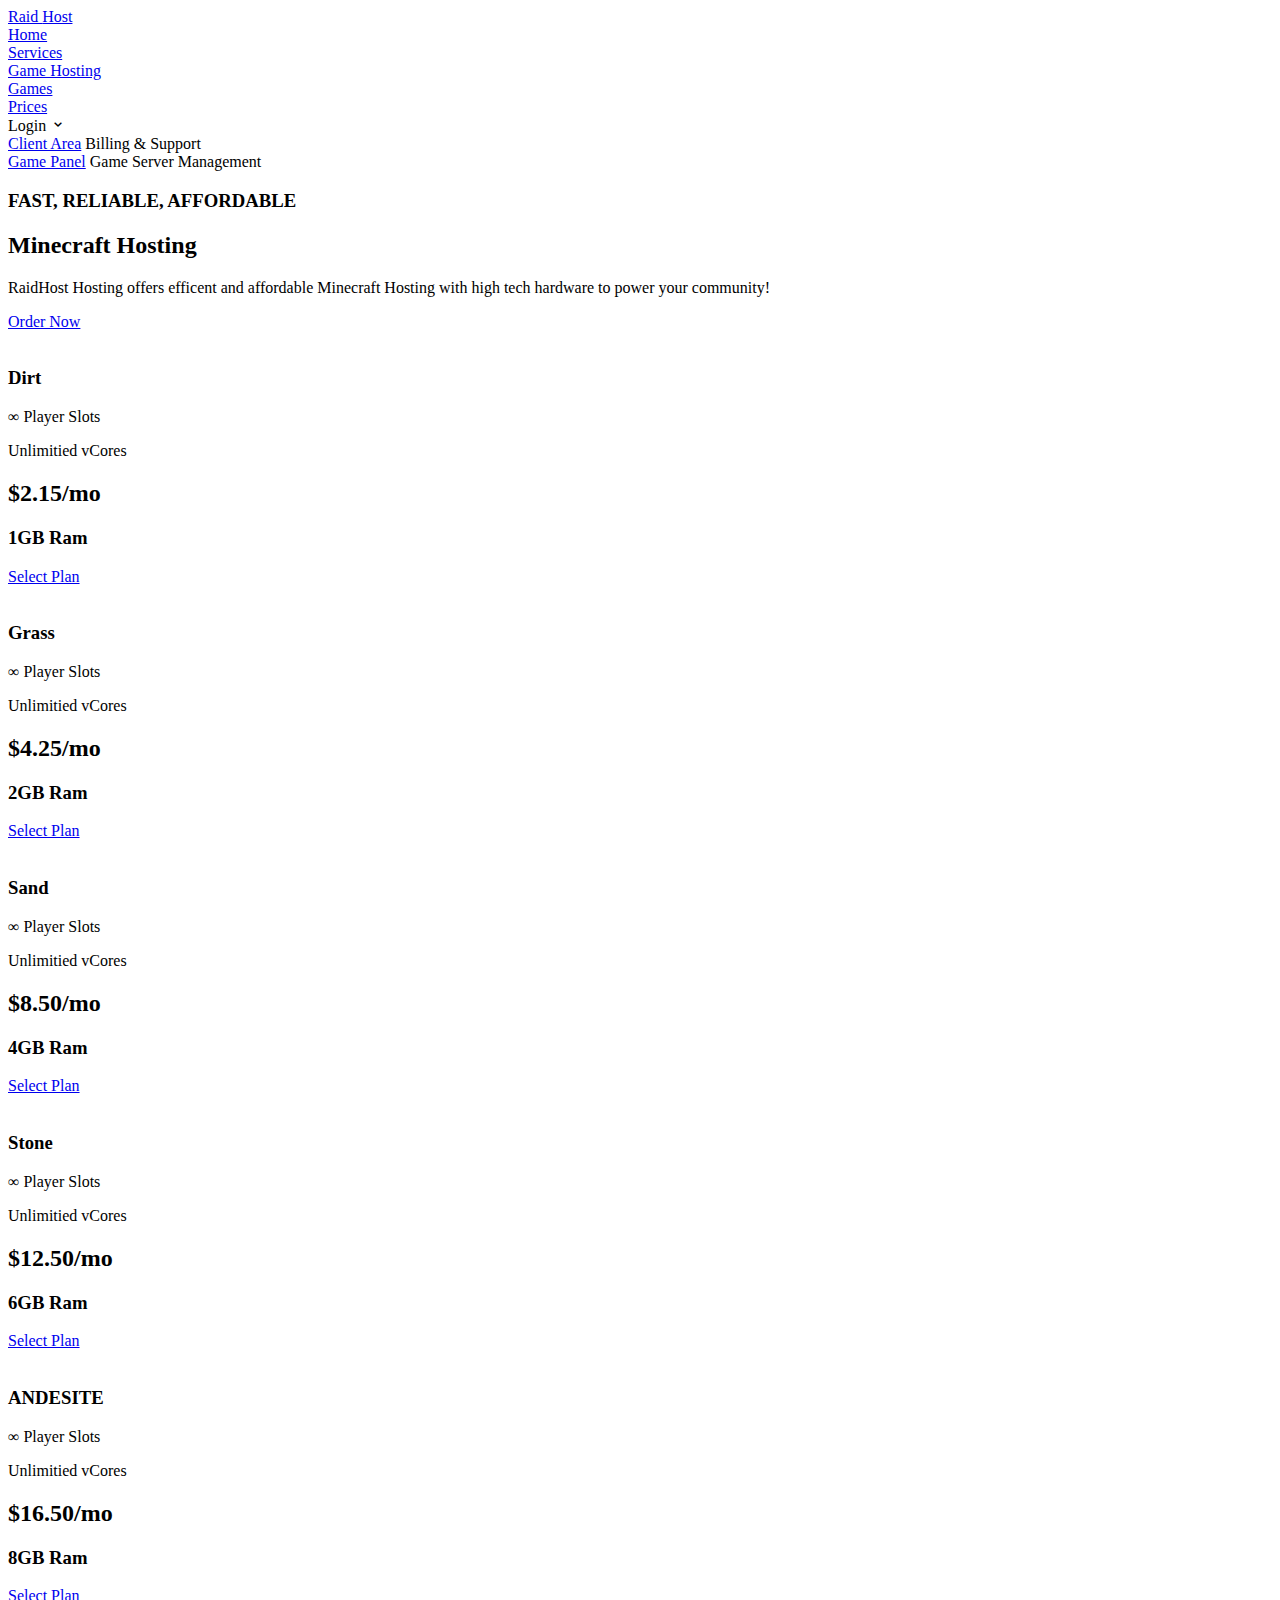
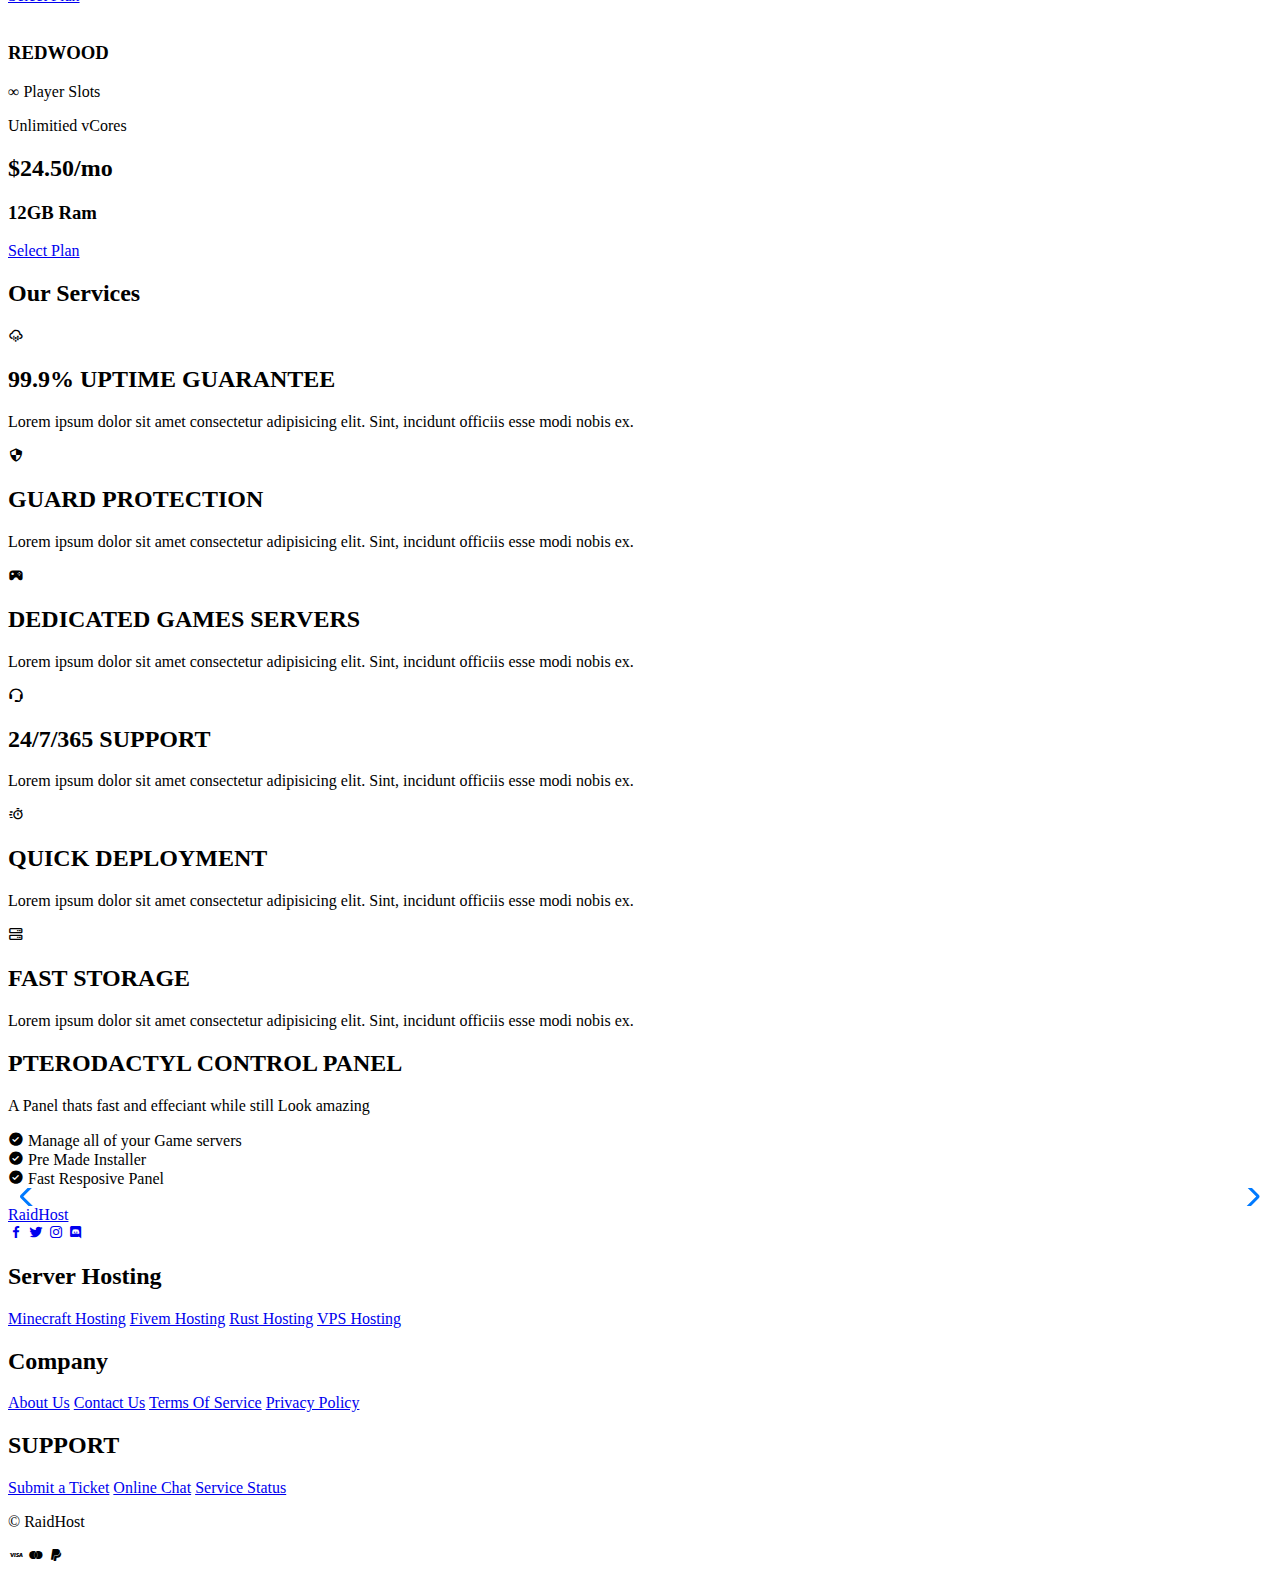
==== prices.html @ 814d8be2 "Add files via upload" ====
<!DOCTYPE html>
<html lang="en">
  <head>
    <meta charset="UTF-8" />
    <meta http-equiv="X-UA-Compatible" content="IE=edge" />
    <meta name="viewport" content="width=device-width, initial-scale=1.0" />
    <title>Prices - RaidHost</title>
    <!-- Link To CSS -->
    <link rel="stylesheet" href="css/style.css" />
    <!-- BoxIcons -->
    <link
      href="https://unpkg.com/boxicons@2.1.4/css/boxicons.min.css"
      rel="stylesheet"
    />
    <!-- Fav Icon -->
    <link rel="shortcut icon" href="img/fav-icon.png" type="image/x-icon" />
    <!-- Link Swiper's CSS -->
    <link
      rel="stylesheet"
      href="https://cdn.jsdelivr.net/npm/swiper@9/swiper-bundle.min.css"
    />
  </head>
  <body>
    <!-- Header -->
    <header>
      <!-- Nav -->
      <div class="nav">
        <!-- Logo -->
        <a href="index.html" class="logo"> Raid <span>Host</span> </a>
        <!-- Nav Links -->
        <div class="navbar">
          <li><a href="index.html" class="nav-link">Home</a></li>
          <li><a href="#services" class="nav-link">Services</a></li>
          <li><a href="#game" class="nav-link">Game Hosting</a></li>
          <li><a href="#" class="nav-link">Games</a></li>
          <li><a href="prices.html" class="nav-link">Prices</a></li>
          <!-- Login Button -->
          <div class="login-btn">
            <span>Login</span>
            <i class="bx bx-chevron-down"></i>
            <!-- Drop Box  -->
            <div class="drop-login">
              <div class="drop-item">
                <a href="#">Client Area</a>
                <span>Billing & Support</span>
              </div>
              <div class="drop-item">
                <a href="#">Game Panel</a>
                <span>Game Server Management</span>
              </div>
            </div>
          </div>
        </div>
        <!-- Menu Icon -->
        <div class="menu-icon">
          <div class="line1"></div>
          <div class="line2"></div>
          <div class="line3"></div>
        </div>
      </div>
    </header>
    <!-- Price Home -->
    <section class="prices" id="prices">
        <div class="prices-text container">
            <h3 class="prices-subtitle">FAST, RELIABLE, AFFORDABLE</h3>
            <h2 class="prices-title">Minecraft Hosting</h2>
            <p class="prices-description">RaidHost Hosting offers efficent and affordable Minecraft Hosting with high tech hardware to power your community!

            </p>
            <a href="#" class="btn">Order Now</a>
        </div>
    </section>
    <!-- Prices Games -->
    <section class="prices-container container" id="prices-container">
        <!-- Box 1 -->
        <div class="price-item">
            <img src="img/price-1.png" alt="" class="price-box-img">
            <div class="card-top">
                <h3 class="price-item-title">Dirt</h3>
                <p>∞ Player Slots</p>
                <p>Unlimitied vCores</p>
            </div>
            <div class="price-heaing">
                <h2>$2.15<span>/mo</span></h2>
            </div>
            <h3 class="ram-title">1<span>GB Ram</span></h3>
            <a href="#" class="plan-btn">Select Plan </a>
        </div>
        <!-- Box 2 -->
        <div class="price-item">
            <img src="img/price-2.png" alt="" class="price-box-img">
            <div class="card-top">
                <h3 class="price-item-title">Grass</h3>
                <p>∞ Player Slots</p>
                <p>Unlimitied vCores</p>
            </div>
            <div class="price-heaing">
                <h2>$4.25<span>/mo</span></h2>
            </div>
            <h3 class="ram-title">2<span>GB Ram</span></h3>
            <a href="#" class="plan-btn">Select Plan </a>
        </div>
        <!-- Box 3 -->
        <div class="price-item">
            <img src="img/price-3.png" alt="" class="price-box-img">
            <div class="card-top">
                <h3 class="price-item-title">Sand</h3>
                <p>∞ Player Slots</p>
                <p>Unlimitied vCores</p>
            </div>
            <div class="price-heaing">
                <h2>$8.50<span>/mo</span></h2>
            </div>
            <h3 class="ram-title">4<span>GB Ram</span></h3>
            <a href="#" class="plan-btn">Select Plan </a>
        </div>
        <!-- Box 4 -->
        <div class="price-item">
            <img src="img/price-4.png" alt="" class="price-box-img">
            <div class="card-top">
                <h3 class="price-item-title">Stone</h3>
                <p>∞ Player Slots</p>
                <p>Unlimitied vCores</p>
            </div>
            <div class="price-heaing">
                <h2>$12.50<span>/mo</span></h2>
            </div>
            <h3 class="ram-title">6<span>GB Ram</span></h3>
            <a href="#" class="plan-btn">Select Plan </a>
        </div>
        <!-- Box 5 -->
        <div class="price-item">
            <img src="img/price-5.png" alt="" class="price-box-img">
            <div class="card-top">
                <h3 class="price-item-title">ANDESITE</h3>
                <p>∞ Player Slots</p>
                <p>Unlimitied vCores</p>
            </div>
            <div class="price-heaing">
                <h2>$16.50<span>/mo</span></h2>
            </div>
            <h3 class="ram-title">8<span>GB Ram</span></h3>
            <a href="#" class="plan-btn">Select Plan </a>
        </div>
        <!-- Box 6 -->
        <div class="price-item">
            <img src="img/price-6.png" alt="" class="price-box-img">
            <div class="card-top">
                <h3 class="price-item-title">REDWOOD</h3>
                <p>∞ Player Slots</p>
                <p>Unlimitied vCores</p>
            </div>
            <div class="price-heaing">
                <h2>$24.50<span>/mo</span></h2>
            </div>
            <h3 class="ram-title">12<span>GB Ram</span></h3>
            <a href="#" class="plan-btn">Select Plan </a>
        </div>
    </section>
    <!-- Services -->
    <section class="services container" id="services">
        <!-- Heading -->
        <h2 class="heading">Our Services</h2>
        <div class="services-content">
            <!-- Box 1 -->
            <div class="ser-box">
                <i class='bx bx-cloud-drizzle' ></i>
                <h2 class="ser-box-title">99.9% UPTIME GUARANTEE</h2>
                <p>Lorem ipsum dolor sit amet consectetur adipisicing elit. Sint, incidunt officiis esse modi nobis ex.</p>
            </div>
            <!-- Box 2 -->
            <div class="ser-box">
                <i class='bx bx-shield-quarter' ></i>
                <h2 class="ser-box-title">GUARD PROTECTION</h2>
                <p>Lorem ipsum dolor sit amet consectetur adipisicing elit. Sint, incidunt officiis esse modi nobis ex.</p>
            </div>
            <!-- Box 3 -->
            <div class="ser-box">
                <i class='bx bxs-joystick' ></i>
                <h2 class="ser-box-title">DEDICATED GAMES SERVERS</h2>
                <p>Lorem ipsum dolor sit amet consectetur adipisicing elit. Sint, incidunt officiis esse modi nobis ex.</p>
            </div>
            <!-- Box 4 -->
            <div class="ser-box">
                <i class='bx bx-support' ></i>
                <h2 class="ser-box-title">24/7/365 SUPPORT</h2>
                <p>Lorem ipsum dolor sit amet consectetur adipisicing elit. Sint, incidunt officiis esse modi nobis ex.</p>
            </div>
            <!-- Box 5 -->
            <div class="ser-box">
                <i class='bx bx-timer' ></i>
                <h2 class="ser-box-title">QUICK DEPLOYMENT</h2>
                <p>Lorem ipsum dolor sit amet consectetur adipisicing elit. Sint, incidunt officiis esse modi nobis ex.</p>
            </div>
            <!-- Box 6 -->
            <div class="ser-box">
                <i class='bx bx-server' ></i>
                <h2 class="ser-box-title">FAST STORAGE</h2>
                <p>Lorem ipsum dolor sit amet consectetur adipisicing elit. Sint, incidunt officiis esse modi nobis ex.</p>
            </div>
        </div>
    </section>
    </section>
    
    
    <!-- Control Panel -->
    <section class="control" id="control">
        <!-- Control Content -->
        <div class="control-content container">
            <div class="control-text">
                <h2 class="control-title">PTERODACTYL CONTROL PANEL</h2>
                <p>A Panel thats fast and effeciant while still Look amazing</p>
                <div class="control-spec">
                    <div class="spec-box">
                        <i class='bx bxs-check-circle' ></i>
                        <span>Manage all of your Game servers</span>
                    </div>
                    <div class="spec-box">
                        <i class='bx bxs-check-circle' ></i>
                        <span>Pre Made Installer</span>
                    </div>
                    <div class="spec-box">
                        <i class='bx bxs-check-circle' ></i>
                        <span>Fast Resposive Panel</span>
                    </div>
                </div>
            </div>
            <!-- Control Images -->
            <div class="control-images swiper">
                <div class="swiper-wrapper">
                    <!-- Slide 1 -->
                    <div class="swiper-slide">
                        <div class="control-img-box">
                            <img src="img/control-panel-1.png" alt="" class="control-img">
                        </div>
                    </div>
                    <!-- Slide 1 -->
                    <div class="swiper-slide">
                        <div class="control-img-box">
                            <img src="img/control-panel-2.png" alt="" class="control-img">
                        </div>
                    </div>
                    
                  </div>
                  <div class="swiper-button-next"></div>
                  <div class="swiper-button-prev"></div>
                  <div class="swiper-pagination"></div>
            </div>
        </div>
    </section>
    <!-- Footer -->
    <div class="footer container">
        <div class="footer-box">
            <a href="index.html" class="footer-logo">Raid<span>Host</span></a>
            <div class="social">
                <a href="#"><i class='bx bxl-facebook' ></i></a>
                <a href="#"><i class='bx bxl-twitter' ></i></a>
                <a href="#"><i class='bx bxl-instagram' ></i></a>
                <a href="#"><i class='bx bxl-discord' ></i></a>
            </div>
        </div>
        <div class="footer-box">
            <h2 class="footer-title">Server Hosting</h2>
            <a href="#">Minecraft Hosting</a>
            <a href="#">Fivem Hosting</a>
            <a href="#">Rust Hosting</a>
            <a href="#">VPS Hosting</a>
        </div>
        <div class="footer-box">
            <h2 class="footer-title">Company</h2>
            <a href="#">About Us</a>
            <a href="#">Contact Us</a>
            <a href="#">Terms Of Service</a>
            <a href="#">Privacy Policy</a>
        </div>
        <div class="footer-box">
            <h2 class="footer-title">SUPPORT</h2>
            <a href="#">Submit a Ticket</a>
            <a href="#">Online Chat</a>
            <a href="#">Service Status</a>
        </div>
    </div>
    <!-- Copyright -->
    <div class="copyright container">
        <p>&#169; RaidHost</p>
        <div class="payments">
            <i class='bx bxl-visa' ></i>
            <i class='bx bxl-mastercard' ></i>
            <i class='bx bxl-paypal' ></i>
        </div>
    </div>
    <!-- Swiper JS -->
    <script src="https://cdn.jsdelivr.net/npm/swiper@9/swiper-bundle.min.js"></script>
    <!-- Link To JS -->
    <script src="js/main.js"></script>
  </body>
</html>
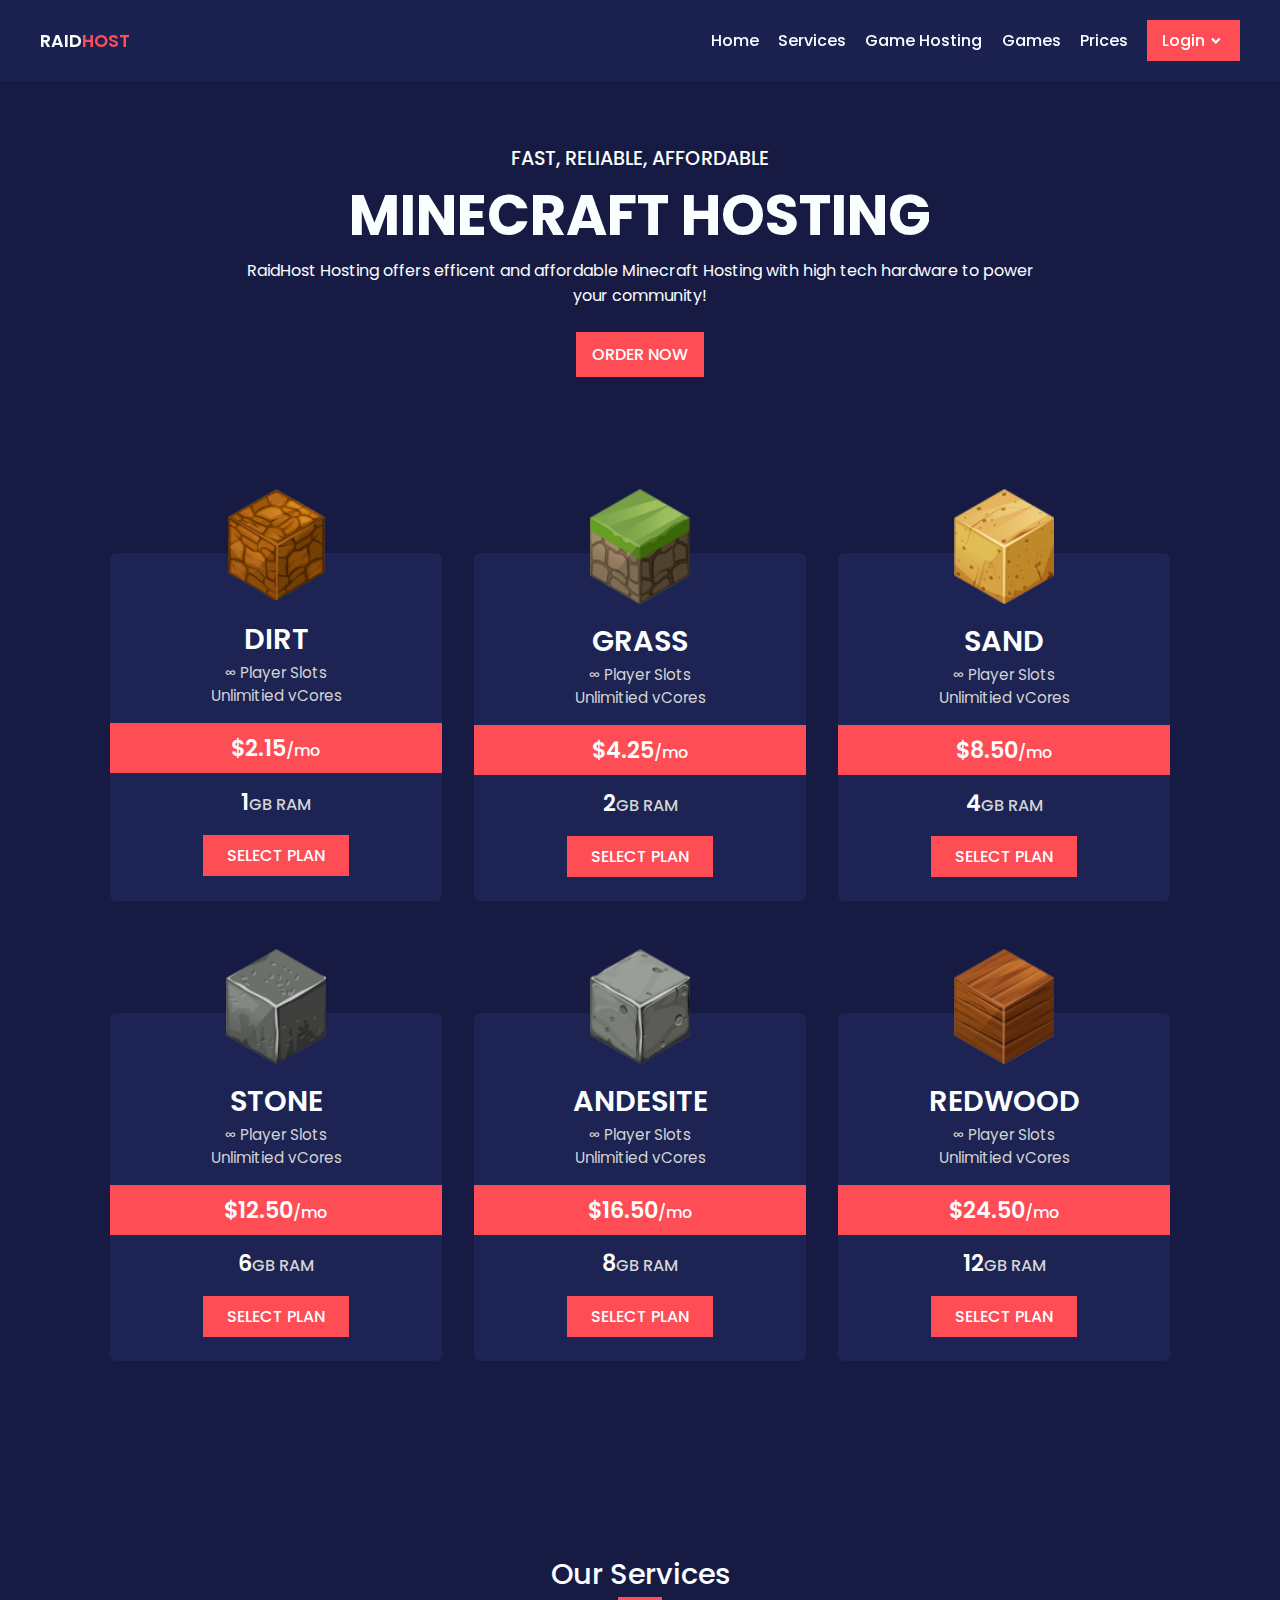
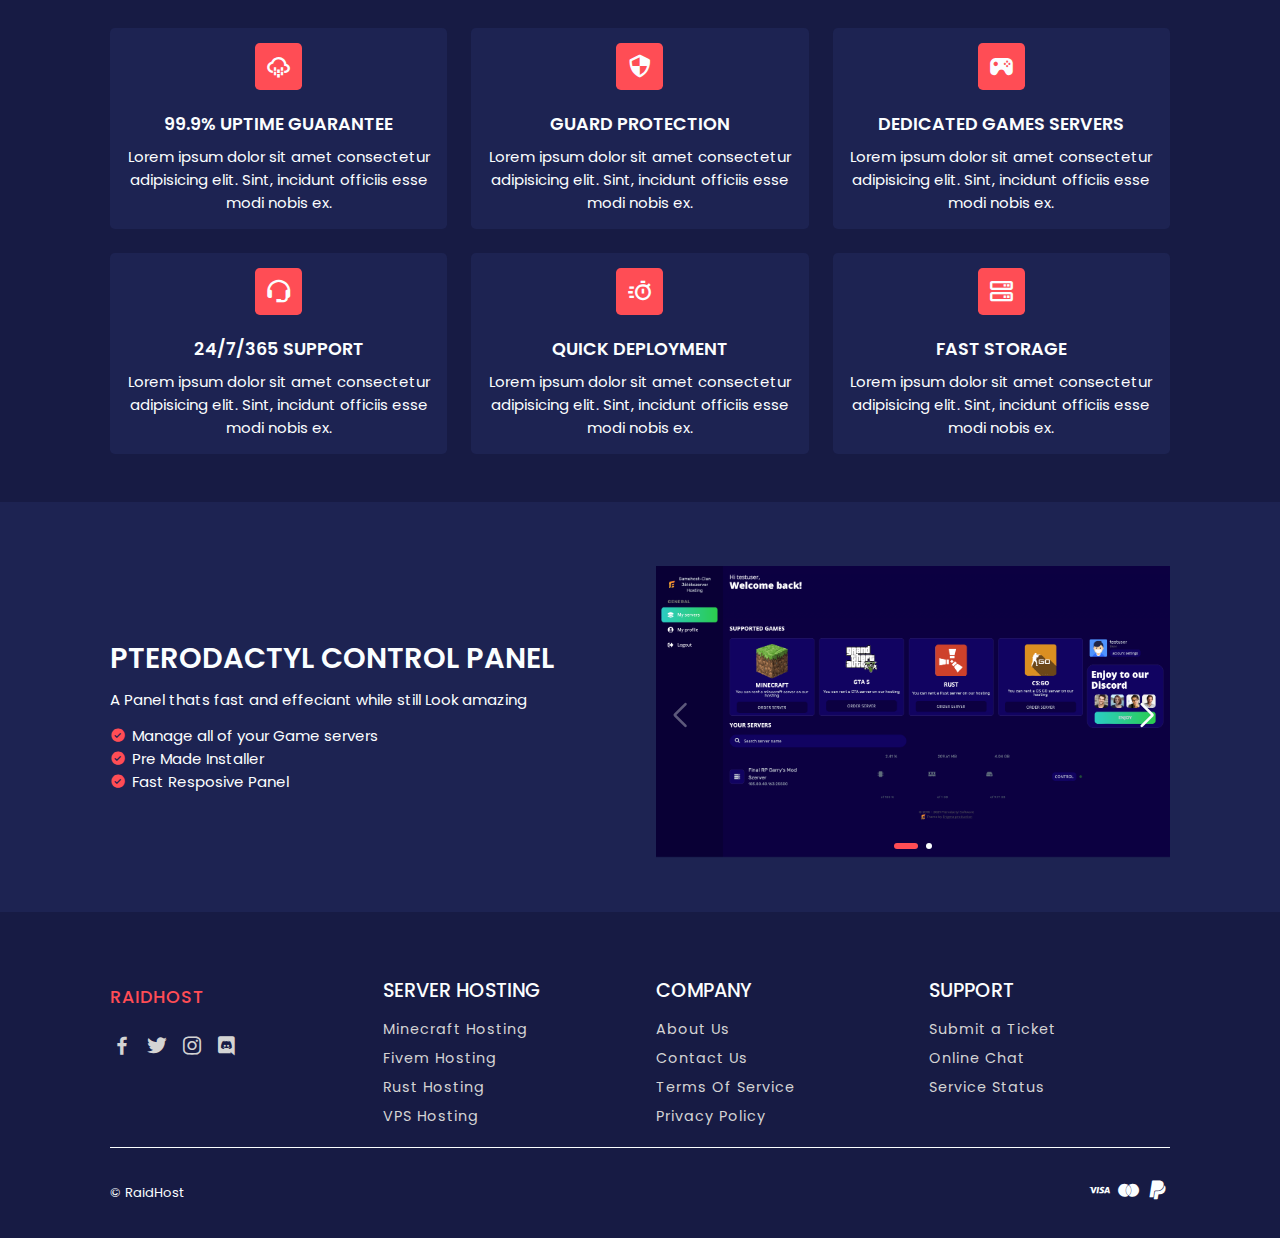
==== commit ee76d422: "prices.html" ====
--- a/prices.html
+++ b/prices.html
@@ -6,14 +6,14 @@
     <meta name="viewport" content="width=device-width, initial-scale=1.0" />
     <title>Prices - RaidHost</title>
     <!-- Link To CSS -->
-    <link rel="stylesheet" href="css/style.css" />
+    <link rel="stylesheet" href="style.css" />
     <!-- BoxIcons -->
     <link
       href="https://unpkg.com/boxicons@2.1.4/css/boxicons.min.css"
       rel="stylesheet"
     />
     <!-- Fav Icon -->
-    <link rel="shortcut icon" href="img/fav-icon.png" type="image/x-icon" />
+    <link rel="shortcut icon" href="fav-icon.png" type="image/x-icon" />
     <!-- Link Swiper's CSS -->
     <link
       rel="stylesheet"
@@ -74,7 +74,7 @@
     <section class="prices-container container" id="prices-container">
         <!-- Box 1 -->
         <div class="price-item">
-            <img src="img/price-1.png" alt="" class="price-box-img">
+            <img src="price-1.png" alt="" class="price-box-img">
             <div class="card-top">
                 <h3 class="price-item-title">Dirt</h3>
                 <p>∞ Player Slots</p>
@@ -88,7 +88,7 @@
         </div>
         <!-- Box 2 -->
         <div class="price-item">
-            <img src="img/price-2.png" alt="" class="price-box-img">
+            <img src="price-2.png" alt="" class="price-box-img">
             <div class="card-top">
                 <h3 class="price-item-title">Grass</h3>
                 <p>∞ Player Slots</p>
@@ -102,7 +102,7 @@
         </div>
         <!-- Box 3 -->
         <div class="price-item">
-            <img src="img/price-3.png" alt="" class="price-box-img">
+            <img src="price-3.png" alt="" class="price-box-img">
             <div class="card-top">
                 <h3 class="price-item-title">Sand</h3>
                 <p>∞ Player Slots</p>
@@ -116,7 +116,7 @@
         </div>
         <!-- Box 4 -->
         <div class="price-item">
-            <img src="img/price-4.png" alt="" class="price-box-img">
+            <img src="price-4.png" alt="" class="price-box-img">
             <div class="card-top">
                 <h3 class="price-item-title">Stone</h3>
                 <p>∞ Player Slots</p>
@@ -130,7 +130,7 @@
         </div>
         <!-- Box 5 -->
         <div class="price-item">
-            <img src="img/price-5.png" alt="" class="price-box-img">
+            <img src="price-5.png" alt="" class="price-box-img">
             <div class="card-top">
                 <h3 class="price-item-title">ANDESITE</h3>
                 <p>∞ Player Slots</p>
@@ -144,7 +144,7 @@
         </div>
         <!-- Box 6 -->
         <div class="price-item">
-            <img src="img/price-6.png" alt="" class="price-box-img">
+            <img src="price-6.png" alt="" class="price-box-img">
             <div class="card-top">
                 <h3 class="price-item-title">REDWOOD</h3>
                 <p>∞ Player Slots</p>
@@ -231,13 +231,13 @@
                     <!-- Slide 1 -->
                     <div class="swiper-slide">
                         <div class="control-img-box">
-                            <img src="img/control-panel-1.png" alt="" class="control-img">
+                            <img src="control-panel-1.png" alt="" class="control-img">
                         </div>
                     </div>
                     <!-- Slide 1 -->
                     <div class="swiper-slide">
                         <div class="control-img-box">
-                            <img src="img/control-panel-2.png" alt="" class="control-img">
+                            <img src="control-panel-2.png" alt="" class="control-img">
                         </div>
                     </div>
                     
@@ -292,6 +292,6 @@
     <!-- Swiper JS -->
     <script src="https://cdn.jsdelivr.net/npm/swiper@9/swiper-bundle.min.js"></script>
     <!-- Link To JS -->
-    <script src="js/main.js"></script>
+    <script src="main.js"></script>
   </body>
 </html>
--- a/style.css
+++ b/style.css
@@ -0,0 +1,843 @@
+/* Google Fonts */
+@import url("https://fonts.googleapis.com/css2?family=Poppins:wght@400;500;600;700&display=swap");
+* {
+  margin: 0;
+  padding: 0;
+  scroll-behavior: smooth;
+  scroll-padding-top: 2rem;
+  box-sizing: border-box;
+  font-family: var(--poppins-font-family);
+}
+/* Vaiables */
+:root {
+  /* Fonts Families */
+  --poppins-font-family: "Poppins", sans-serif;
+  /* Colors */
+  --body-color: #171b44;
+  --body-alter-color: #4454ff;
+  --main-color: #ff4d55;
+  --hover-color: #f8646c;
+  --container-color: #1d2352;
+  --text-alter-color: #0bd2d4;
+  --text-color: #fbfeff;
+}
+/* Basic Styles */
+::selection {
+  background: var(--main-color);
+  color: var(--text-color);
+}
+section {
+  padding: 4rem 0 3rem;
+}
+img {
+  width: 100%;
+}
+a {
+  text-decoration: none;
+}
+li {
+  list-style: none;
+}
+body {
+  color: var(--text-color);
+  background: var(--body-color);
+}
+.container {
+  max-width: 1060px;
+  margin: auto;
+  width: 100%;
+}
+/* Header  */
+header {
+  position: fixed;
+  top: 0;
+  left: 0;
+  width: 100%;
+  background: rgb(29 35 82 / 90%);
+  z-index: 200;
+}
+header.shadow {
+  background: var(--container-color);
+  transition: 0.4s all linear;
+}
+.nav {
+  max-width: 1200px;
+  margin: auto;
+  width: 95%;
+  display: flex;
+  align-items: center;
+  justify-content: space-between;
+  padding: 20px 0;
+}
+.logo {
+  display: flex;
+  align-items: center;
+  color: var(--text-color);
+  font-size: 1.1rem;
+  font-weight: 600;
+  text-transform: uppercase;
+}
+.logo span {
+  color: var(--main-color);
+}
+.navbar {
+  display: flex;
+  align-items: center;
+  column-gap: 1.2rem;
+}
+.nav-link {
+  position: relative;
+  font-size: 1rem;
+  color: var(--text-color);
+  font-weight: 500;
+}
+.nav-link::after {
+  content: "";
+  position: absolute;
+  left: 0;
+  bottom: -4px;
+  width: 0%;
+  height: 3px;
+  background: var(--main-color);
+}
+.nav-link:hover::after {
+  width: 100%;
+  transition: 0.4s all linear;
+}
+.login-btn {
+  position: relative;
+  display: flex;
+  align-items: center;
+  justify-content: center;
+  column-gap: 2px;
+  background: var(--main-color);
+  color: var(--text-color);
+  font-weight: 500;
+  padding: 8px 15px;
+  cursor: pointer;
+}
+.login-btn .bx {
+  font-size: 1.1rem;
+  font-weight: 600;
+}
+.login-btn:hover {
+  background: var(--hover-color);
+  transition: 0.3s all linear;
+}
+/* Drop Login */
+.drop-login {
+  position: absolute;
+  top: 115%;
+  right: 0;
+  width: 231px;
+  height: auto;
+  background: var(--container-color);
+  box-shadow: 4px 4px 10px 2px rgb(23 27 38 / 60%);
+  clip-path: polygon(0 0, 100% 0, 100% 0, 0 0);
+}
+.drop-login .drop-item {
+  display: flex;
+  flex-direction: column;
+  padding: 10px 15px;
+}
+.drop-login .drop-item:hover {
+  background: var(--main-color);
+  transition: 0.3s all linear;
+}
+.drop-login .drop-item a {
+  font-size: 1.2rem;
+  font-weight: 600;
+  color: var(--text-color);
+}
+.drop-login .drop-item span {
+  font-size: 0.9rem;
+  font-weight: 400;
+  color: var(--text-color);
+}
+.drop-login.drop-login-open {
+  clip-path: polygon(0 0, 100% 0, 100% 100%, 0% 100%);
+  transition: 0.4s all linear;
+}
+/* Menu Icon */
+.menu-icon {
+  display: none;
+  flex-direction: column;
+  align-items: center;
+  justify-content: center;
+  row-gap: 5px;
+  cursor: pointer;
+  z-index: 200;
+  transition: 0.3s;
+}
+.menu-icon div {
+  display: block;
+  background: var(--text-color);
+  height: 2px;
+  width: 25px;
+  transition: 0.3s;
+}
+.move .line1 {
+  transform: rotate(-45deg) translate(-5px, 5px);
+}
+.move .line2 {
+  opacity: 0;
+}
+.move .line3 {
+  transform: rotate(45deg) translate(-5px, -5px);
+}
+/* Home */
+.home-slide {
+  min-height: 640px;
+  position: relative;
+  width: 100%;
+  height: 100%;
+  display: flex;
+  align-items: center;
+}
+.slide-img {
+  position: absolute;
+  width: 100%;
+  height: 100%;
+  object-fit: cover;
+  object-position: center;
+  z-index: -1;
+}
+.home-overlay {
+  position: absolute;
+  top: 0;
+  left: 0;
+  width: 100%;
+  height: 100%;
+  background: linear-gradient(
+    74deg,
+    rgb(23, 27, 68, 80%) 50%,
+    rgb(23, 27, 68, 14%)
+  );
+  z-index: 200;
+}
+.swiper-pagination-bullet {
+  width: 6px !important;
+  height: 6px !important;
+  border-radius: 0.2rem !important;
+  background: var(--text-color) !important;
+  opacity: 1 !important;
+}
+.swiper-pagination-bullet-active {
+  width: 1.5rem !important;
+  background: var(--main-color) !important;
+}
+.home-text {
+  z-index: 200;
+}
+.slide-title {
+  position: relative;
+  font-size: 2.1rem;
+  font-weight: 700;
+  text-transform: uppercase;
+}
+.slide-title::after,
+.faq-title::after {
+  content: "";
+  position: absolute;
+  top: -8px;
+  left: 0;
+  width: 44px;
+  height: 3px;
+  background: var(--main-color);
+}
+.slide-title span {
+  color: var(--main-color);
+}
+.slide-description {
+  max-width: 450px;
+  font-size: 0.938rem;
+  margin: 0.2rem 0 1rem;
+}
+.btn {
+  display: inline-flex;
+  background: var(--main-color);
+  padding: 10px 16px;
+  color: var(--text-color);
+  font-size: 1rem;
+  font-weight: 500;
+  text-transform: uppercase;
+}
+.btn:hover {
+  background: var(--hover-color);
+  transition: 0.3s all linear;
+}
+/* Heading */
+.heading {
+  position: relative;
+  text-align: center;
+  font-size: 1.8rem;
+  font-weight: 500;
+  margin-bottom: 2rem;
+}
+.heading::after {
+  content: "";
+  position: absolute;
+  display: flex;
+  left: 50%;
+  transform: translate(-50%);
+  bottom: -4px;
+  width: 44px;
+  height: 3px;
+  background: var(--main-color);
+}
+.services-content {
+  display: grid;
+  grid-template-columns: repeat(auto-fit, minmax(280px, auto));
+  gap: 1.5rem;
+}
+.ser-box {
+  display: flex;
+  flex-direction: column;
+  align-items: center;
+  text-align: center;
+  background: var(--container-color);
+  border-radius: 0.3rem;
+  padding: 15px;
+}
+.ser-box:hover {
+  transform: scale(1.05);
+  transition: 0.4s all ease-in-out;
+}
+.ser-box .bx {
+  font-size: 1.7rem;
+  padding: 10px;
+  background: var(--main-color);
+  border-radius: 0.3rem;
+}
+.ser-box-title {
+  font-size: 1.1rem;
+  font-weight: 600;
+  text-transform: uppercase;
+  margin: 1.3rem 0 0.5rem;
+}
+.ser-box p {
+  font-size: 0.938rem;
+}
+/* Games */
+.games-content {
+  display: grid;
+  grid-template-columns: repeat(auto-fit, minmax(280px, auto));
+  gap: 2rem;
+}
+.game-box {
+  background: var(--container-color);
+  border-radius: 0.3rem;
+}
+.game-text {
+  padding: 15px;
+  display: flex;
+  flex-direction: column;
+  align-items: center;
+  text-align: center;
+}
+.game-box-img {
+  width: 100%;
+  height: 200px;
+  object-fit: cover;
+  object-position: center;
+  transform: scale(1.04);
+  border-radius: 0.4rem;
+  box-shadow: 0px 10px 7px 0px rgb(23, 27, 68, 80%);
+}
+.game-box-title {
+  font-size: 1.2rem;
+  font-weight: 500;
+  text-transform: uppercase;
+}
+.game-price {
+  font-size: 0.9rem;
+  font-weight: 400;
+  margin: 2px 0;
+}
+.game-price span {
+  color: var(--text-alter-color);
+  font-weight: 500;
+}
+.game-box p {
+  font-size: 0.938rem;
+}
+.game-btn {
+  font-size: 0.944rem;
+  font-weight: 500;
+  margin-top: 0.5rem;
+  color: var(--main-color);
+}
+.faq {
+  display: flex;
+  flex-wrap: wrap;
+  align-items: center;
+  gap: 2rem;
+}
+.faq-text {
+  flex: 1 1 17rem;
+}
+.faq-img {
+  flex: 1 1 17rem;
+}
+.faq-title {
+  position: relative;
+  font-size: 1.8rem;
+  font-weight: 600;
+  text-transform: uppercase;
+}
+.faq-text p {
+  font-size: 0.938rem;
+  text-align: justify;
+  margin: 0.5rem 0 1.5rem;
+}
+.faq-accorion {
+  display: flex;
+  flex-wrap: wrap;
+  gap: 2.5rem;
+}
+.accordion-text {
+  flex: 1 1 17rem;
+}
+.accordion-container {
+  flex: 1 1 17rem;
+}
+.accordion-text h2 {
+  position: relative;
+  font-size: 1.8rem;
+  font-weight: 600;
+  text-transform: uppercase;
+}
+.accordion-text p {
+  margin: 0.5rem 0 1.5rem;
+}
+.accordion-container {
+  display: grid;
+  gap: 1rem;
+}
+.accordion-item {
+  border-radius: 0.25rem;
+  background: var(--container-color);
+  padding: 10px;
+}
+.accordion-header {
+  display: flex;
+  align-items: center;
+  justify-content: space-between;
+  padding: 10px 0;
+  cursor: pointer;
+}
+.accordion-title {
+  font-size: 1rem;
+  font-weight: 400;
+  transition: 0.3s all;
+}
+.accordion-icon {
+  font-size: 1.3rem;
+  color: var(--text-color);
+  transition: 0.3s;
+}
+.accordion-content {
+  border-radius: 0.25rem;
+  background: var(--body-color);
+  border-left: 4px solid var(--main-color);
+  height: 0;
+  overflow: hidden;
+  transition: all 0.35s ease;
+}
+.accordion-answer {
+  font-size: 0.87rem;
+  padding: 10px;
+}
+.accordion-open .accordion-icon {
+  transform: rotate(45deg);
+}
+.accordion-open .accordion-title {
+  font-weight: 600;
+}
+/* Control */
+.control {
+  background: var(--container-color);
+}
+.control-content {
+  display: flex;
+  flex-wrap: wrap;
+  align-items: center;
+  gap: 2rem;
+  background: var(--container-color);
+}
+.control-text {
+  flex: 1 1 17rem;
+}
+.control-title {
+  position: relative;
+  font-size: 1.8rem;
+  font-weight: 600;
+  text-transform: uppercase;
+}
+.control-text p {
+  font-size: 0.938rem;
+  margin: 0.5rem 0 0.8rem;
+}
+.control-text .bx {
+  color: var(--main-color);
+}
+.spec-box {
+  display: flex;
+  align-items: center;
+  gap: 0.4rem;
+}
+.spec-box span {
+  font-size: 0.938rem;
+}
+.control-images {
+  flex: 1 1 17rem;
+}
+.swiper-button-next::after,
+.swiper-button-prev::after {
+  font-size: 24px !important;
+  font-weight: 600;
+  color: var(--text-color);
+}
+/* Footer */
+.footer {
+  display: grid;
+  grid-template-columns: repeat(4, 1fr);
+  gap: 2rem;
+  margin-top: 4rem !important;
+  padding-bottom: 20px;
+}
+.footer-box {
+  display: flex;
+  flex-direction: column;
+}
+.footer-box {
+  display: flex;
+  flex-direction: column;
+}
+.footer-title {
+  font-size: 1.2rem;
+  color: var(--text-color);
+  text-transform: uppercase;
+  font-weight: 500;
+  margin-bottom: 0.4rem;
+}
+.footer-box a {
+  color: #d4d4d4;
+  font-size: 0.9rem;
+  font-weight: 400;
+  letter-spacing: 1px;
+  margin-top: 0.5rem;
+}
+.footer-box a:hover {
+  color: var(--hover-color);
+  transition: 0.3s all linear;
+}
+.footer-box .footer-logo {
+  text-transform: uppercase;
+  font-size: 1.1rem;
+  font-weight: 500;
+  color: var(--main-color);
+}
+.social {
+  margin-top: 1rem;
+  display: flex;
+  align-items: center;
+  column-gap: 10px;
+}
+.social .bx {
+  font-size: 24px;
+}
+.social .bx:hover {
+  color: var(--main-color);
+  transition: 0.3s all linear;
+}
+.copyright {
+  padding: 30px 0;
+  display: flex;
+  align-items: center;
+  justify-content: space-between;
+  border-top: 1px solid var(--text-color);
+}
+.copyright p {
+  font-size: 0.82rem;
+}
+.payments .bx {
+  font-size: 25px;
+}
+/* Prices */
+.prices {
+  width: 100%;
+  height: auto;
+  display: grid;
+  place-items: center;
+  background-image: linear-gradient(
+      rgb(23, 27, 68, 87%) 100%,
+      rgb(23, 27, 68, 87%) 100%
+    ),
+    url(..//img/prices-home.jpg);
+  background-size: cover;
+  background-repeat: no-repeat;
+  background-position: center;
+}
+.prices-text {
+  padding-top: 5rem;
+  padding-bottom: 2rem;
+  text-align: center;
+}
+.prices-subtitle {
+  font-size: 1.2rem;
+  color: var(--text-color);
+  text-transform: uppercase;
+  font-weight: 500;
+}
+.prices-title {
+  font-size: 3.5rem;
+  color: var(--text-color);
+  text-transform: uppercase;
+  font-weight: 700;
+}
+.prices-description {
+  font-size: 1rem;
+  max-width: 800px;
+  margin: auto;
+  margin-bottom: 1.5rem;
+}
+.prices-container {
+  display: grid;
+  grid-template-columns: repeat(3, minmax(0, 1fr));
+  gap: 2rem;
+  margin-top: 2rem !important;
+}
+.price-item {
+  display: flex;
+  flex-direction: column;
+  align-items: center;
+  text-align: center;
+  background: var(--container-color);
+  border-radius: 0.4rem;
+  margin-bottom: 5rem;
+}
+.price-item:hover {
+  transform: translateY(-10px);
+  transition: 0.3s;
+}
+.price-box-img {
+  display: block;
+  width: 100px;
+  position: relative;
+  margin-top: -64px;
+  margin-left: auto;
+  margin-right: auto;
+}
+.card-top {
+  margin: 1rem;
+}
+.price-item-title {
+  font-size: 1.8rem;
+  text-transform: uppercase;
+  font-weight: 600;
+}
+.card-top p {
+  font-size: 0.95rem;
+  color: #d4d4d4;
+}
+.price-heaing {
+  width: 100%;
+  padding: 8px 0;
+  background: var(--main-color);
+}
+.price-heaing h2 {
+  font-size: 1.4rem;
+  font-weight: 600;
+  text-transform: uppercase;
+}
+.price-heaing span {
+  font-size: 1rem;
+  font-weight: 500;
+  text-transform: lowercase;
+}
+.ram-title {
+  font-size: 1.4rem;
+  text-transform: uppercase;
+  margin: 0.7rem 0 1rem;
+  font-weight: 600;
+}
+.ram-title span {
+  font-size: 1.0125rem;
+  color: #d4d4d4;
+  font-weight: 500;
+}
+.plan-btn {
+  padding: 8px 24px;
+  color: var(--text-color);
+  text-transform: uppercase;
+  font-weight: 500;
+  background: var(--main-color);
+  margin-bottom: 1.5rem;
+}
+.plan-btn:hover {
+  background: var(--hover-color);
+  transition: 0.4s all linear;
+}
+/* Making Responsive */
+@media (max-width: 1050px) {
+  .container {
+    margin: 0 auto;
+    width: 92%;
+  }
+}
+@media (max-width: 952px) {
+  .nav {
+    padding: 14px 0;
+  }
+  section {
+    padding: 3rem 0 2rem;
+  }
+  .home-slide {
+    min-height: 560px;
+  }
+  .games-content {
+    grid-template-columns: repeat(auto-fit, minmax(260px, auto));
+  }
+  .game-box-img {
+    height: 160px;
+  }
+}
+@media (max-width: 850px) {
+  .prices-container {
+    grid-template-columns: repeat(2, minmax(0, 1fr));
+    gap: 1.5rem;
+  }
+  .prices-title {
+    font-size: 2.8rem;
+  }
+}
+@media (max-width: 792px) {
+  .menu-icon {
+    display: flex;
+  }
+  .navbar {
+    position: absolute;
+    top: 0%;
+    right: -100%;
+    width: 300px;
+    height: 100vh;
+    background: var(--container-color);
+    display: flex;
+    flex-direction: column;
+    align-items: flex-start;
+    padding: 25px;
+  }
+  .navbar.open-menu {
+    right: 0;
+    transition: 0.5s;
+  }
+  .nav-link {
+    display: block;
+    margin: 1rem 0;
+  }
+  .login-btn {
+    margin-top: 1.5rem;
+  }
+  .drop-login {
+    left: 0;
+    background: var(--body-color);
+  }
+}
+@media (max-width: 750px) {
+  .home-slide {
+    min-height: 500px;
+  }
+  p {
+    font-size: 0.875rem;
+  }
+  .slide-title {
+    font-size: 1.7rem;
+  }
+  .slide-description,
+  .ser-box p,
+  .control-text p,
+  .faq-text p {
+    font-size: 0.875rem;
+  }
+  .heading,
+  .accordion-text h2,
+  .control-title {
+    font-size: 1.5rem;
+  }
+  .footer {
+    grid-template-columns: repeat(2, 1fr);
+  }
+  .prices-text {
+    padding-top: 3rem;
+    padding-bottom: 1rem;
+  }
+}
+@media (max-width: 640px) {
+  .faq-accorion {
+    flex-direction: column-reverse;
+    gap: 1.5rem;
+  }
+  .accordion-text {
+    flex: 1 1 10rem;
+  }
+}
+@media (max-width: 540px) {
+  .prices-container {
+    grid-template-columns: 1fr;
+  }
+  .accordion-title {
+    font-size: 0.92rem;
+  }
+  .prices-title {
+    font-size: 2rem;
+  }
+  .prices-description {
+    font-size: 0.85rem;
+  }
+}
+@media (max-width: 440px) {
+  .home-slide {
+    min-height: 454px;
+  }
+  .games {
+    width: 90%;
+  }
+  .game-box-img {
+    height: 190px;
+  }
+  .footer {
+    grid-template-columns: 1fr;
+  }
+  .copyright {
+    padding: 20px 0;
+    flex-direction: column;
+    row-gap: 1rem;
+  }
+}
+@media (max-width: 392px) {
+  .navbar {
+    width: 280px;
+  }
+  .services-content,
+  .games-content {
+    grid-template-columns: 1fr;
+  }
+  .footer-title {
+    font-size: 1.074rem;
+  }
+  .prices-subtitle {
+    font-size: 0.9rem;
+  }
+  .prices-title {
+    font-size: 1.6rem;
+  }
+  .price-box-img {
+    width: 90px;
+  }
+}
+@media (max-width: 316px) {
+  .navbar {
+    width: 100%;
+  }
+}
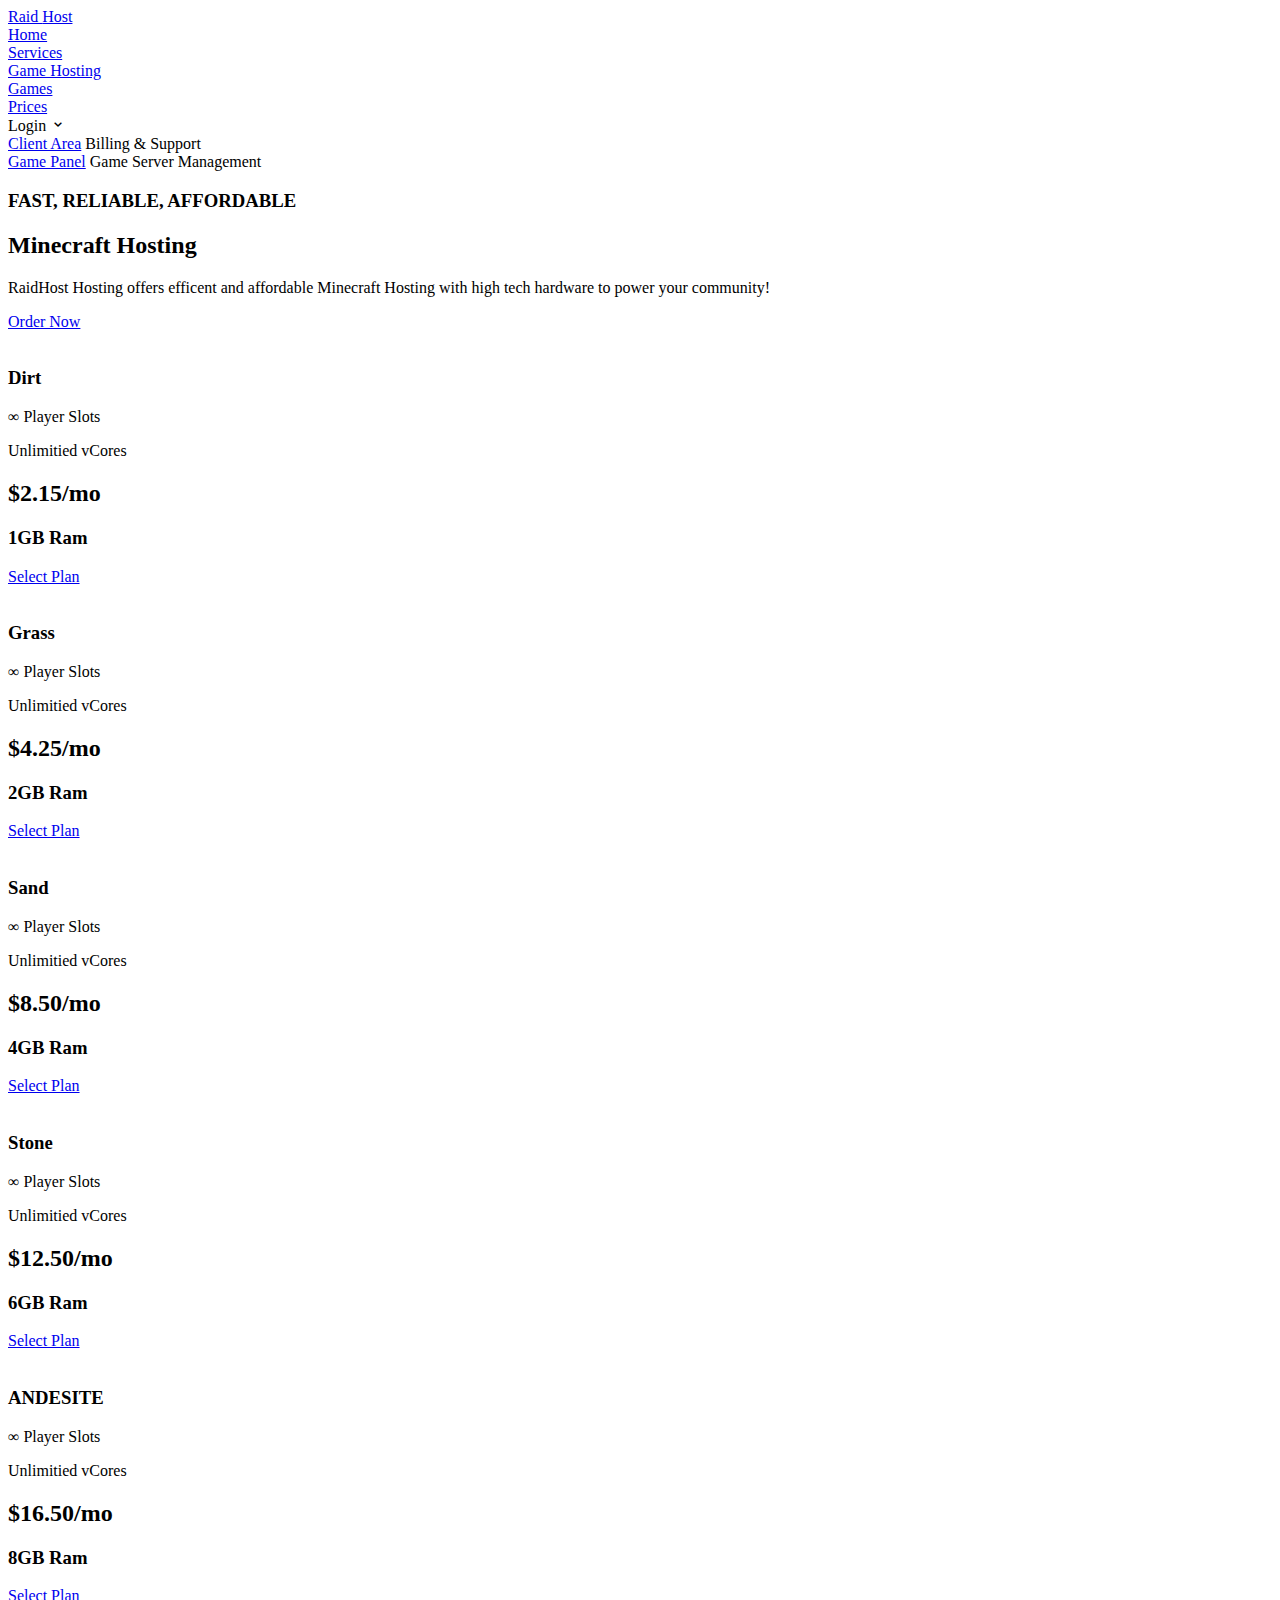
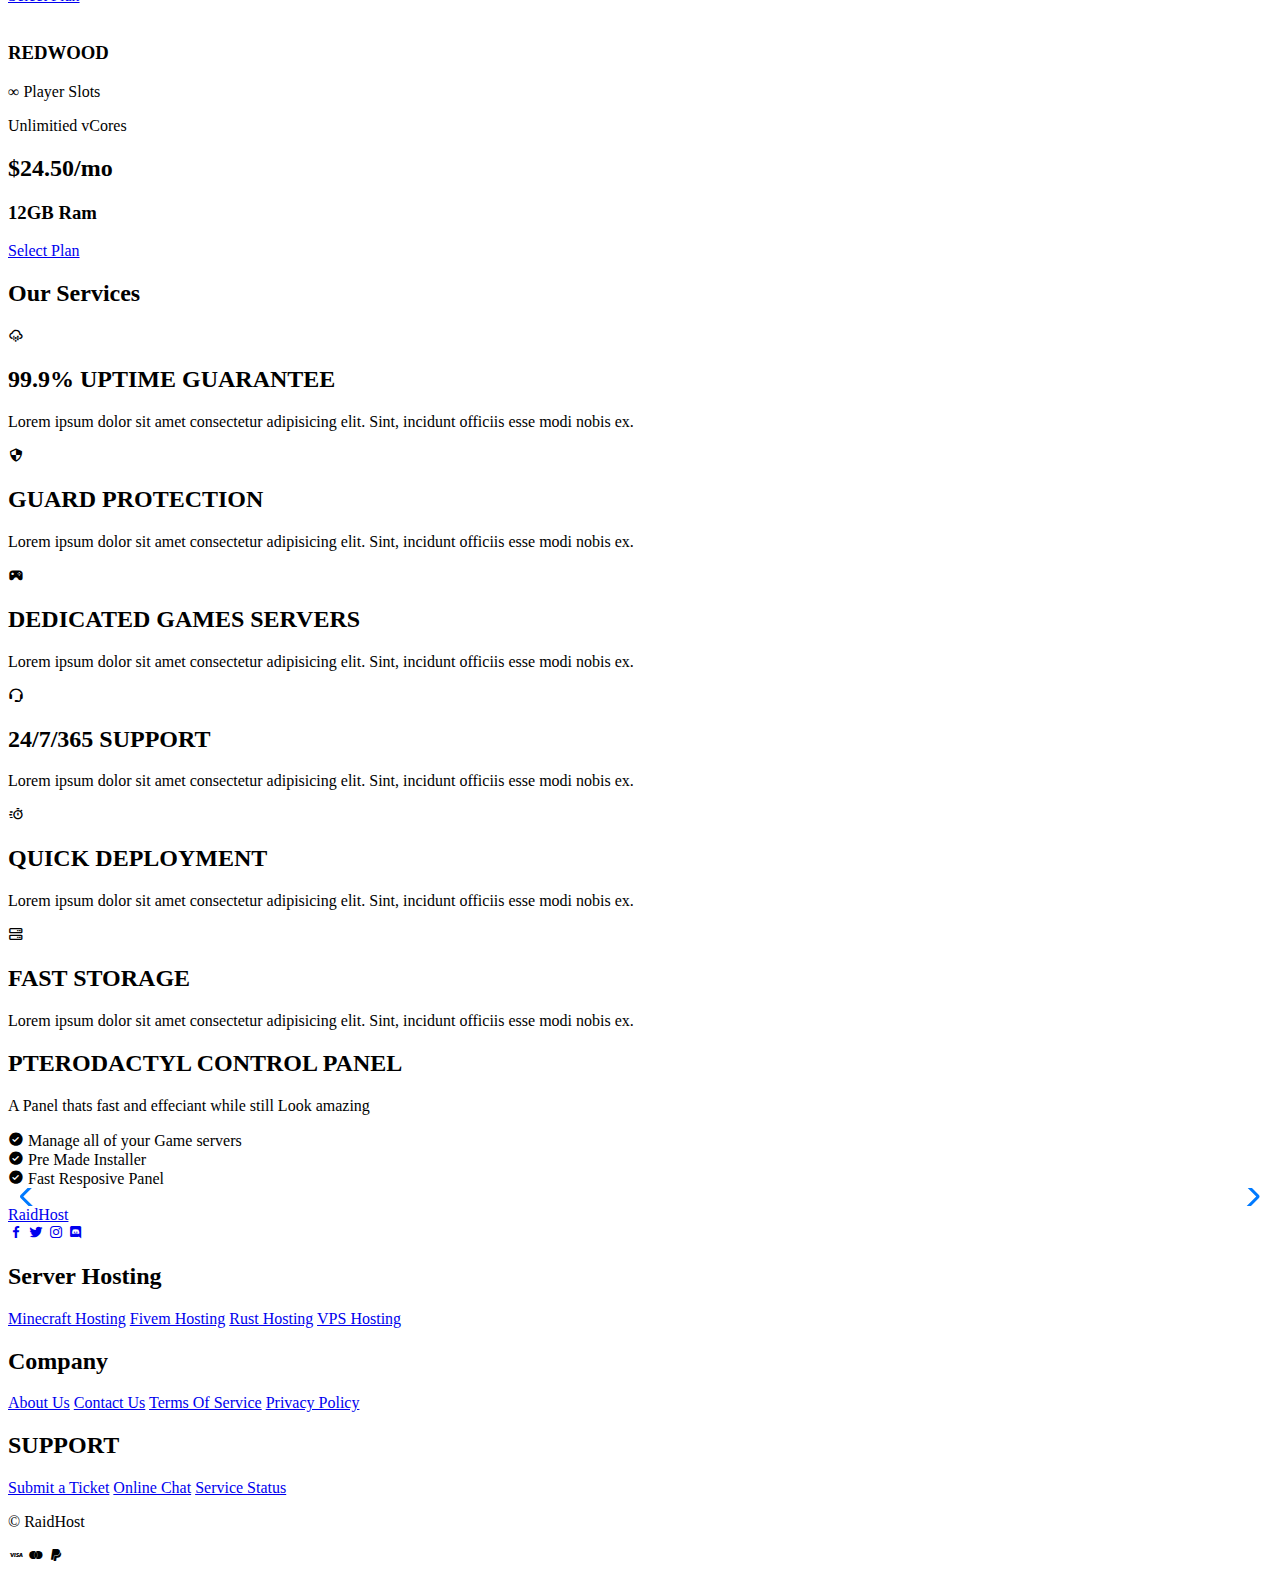
==== commit 9d763f22: "Add files via upload" ====
--- a/prices.html
+++ b/prices.html
@@ -6,14 +6,14 @@
     <meta name="viewport" content="width=device-width, initial-scale=1.0" />
     <title>Prices - RaidHost</title>
     <!-- Link To CSS -->
-    <link rel="stylesheet" href="style.css" />
+    <link rel="stylesheet" href="css/style.css" />
     <!-- BoxIcons -->
     <link
       href="https://unpkg.com/boxicons@2.1.4/css/boxicons.min.css"
       rel="stylesheet"
     />
     <!-- Fav Icon -->
-    <link rel="shortcut icon" href="fav-icon.png" type="image/x-icon" />
+    <link rel="shortcut icon" href="img/fav-icon.png" type="image/x-icon" />
     <!-- Link Swiper's CSS -->
     <link
       rel="stylesheet"
@@ -74,7 +74,7 @@
     <section class="prices-container container" id="prices-container">
         <!-- Box 1 -->
         <div class="price-item">
-            <img src="price-1.png" alt="" class="price-box-img">
+            <img src="img/price-1.png" alt="" class="price-box-img">
             <div class="card-top">
                 <h3 class="price-item-title">Dirt</h3>
                 <p>∞ Player Slots</p>
@@ -88,7 +88,7 @@
         </div>
         <!-- Box 2 -->
         <div class="price-item">
-            <img src="price-2.png" alt="" class="price-box-img">
+            <img src="img/price-2.png" alt="" class="price-box-img">
             <div class="card-top">
                 <h3 class="price-item-title">Grass</h3>
                 <p>∞ Player Slots</p>
@@ -102,7 +102,7 @@
         </div>
         <!-- Box 3 -->
         <div class="price-item">
-            <img src="price-3.png" alt="" class="price-box-img">
+            <img src="img/price-3.png" alt="" class="price-box-img">
             <div class="card-top">
                 <h3 class="price-item-title">Sand</h3>
                 <p>∞ Player Slots</p>
@@ -116,7 +116,7 @@
         </div>
         <!-- Box 4 -->
         <div class="price-item">
-            <img src="price-4.png" alt="" class="price-box-img">
+            <img src="img/price-4.png" alt="" class="price-box-img">
             <div class="card-top">
                 <h3 class="price-item-title">Stone</h3>
                 <p>∞ Player Slots</p>
@@ -130,7 +130,7 @@
         </div>
         <!-- Box 5 -->
         <div class="price-item">
-            <img src="price-5.png" alt="" class="price-box-img">
+            <img src="img/price-5.png" alt="" class="price-box-img">
             <div class="card-top">
                 <h3 class="price-item-title">ANDESITE</h3>
                 <p>∞ Player Slots</p>
@@ -144,7 +144,7 @@
         </div>
         <!-- Box 6 -->
         <div class="price-item">
-            <img src="price-6.png" alt="" class="price-box-img">
+            <img src="img/price-6.png" alt="" class="price-box-img">
             <div class="card-top">
                 <h3 class="price-item-title">REDWOOD</h3>
                 <p>∞ Player Slots</p>
@@ -231,13 +231,13 @@
                     <!-- Slide 1 -->
                     <div class="swiper-slide">
                         <div class="control-img-box">
-                            <img src="control-panel-1.png" alt="" class="control-img">
+                            <img src="img/control-panel-1.png" alt="" class="control-img">
                         </div>
                     </div>
                     <!-- Slide 1 -->
                     <div class="swiper-slide">
                         <div class="control-img-box">
-                            <img src="control-panel-2.png" alt="" class="control-img">
+                            <img src="img/control-panel-2.png" alt="" class="control-img">
                         </div>
                     </div>
                     
@@ -292,6 +292,6 @@
     <!-- Swiper JS -->
     <script src="https://cdn.jsdelivr.net/npm/swiper@9/swiper-bundle.min.js"></script>
     <!-- Link To JS -->
-    <script src="main.js"></script>
+    <script src="js/main.js"></script>
   </body>
 </html>
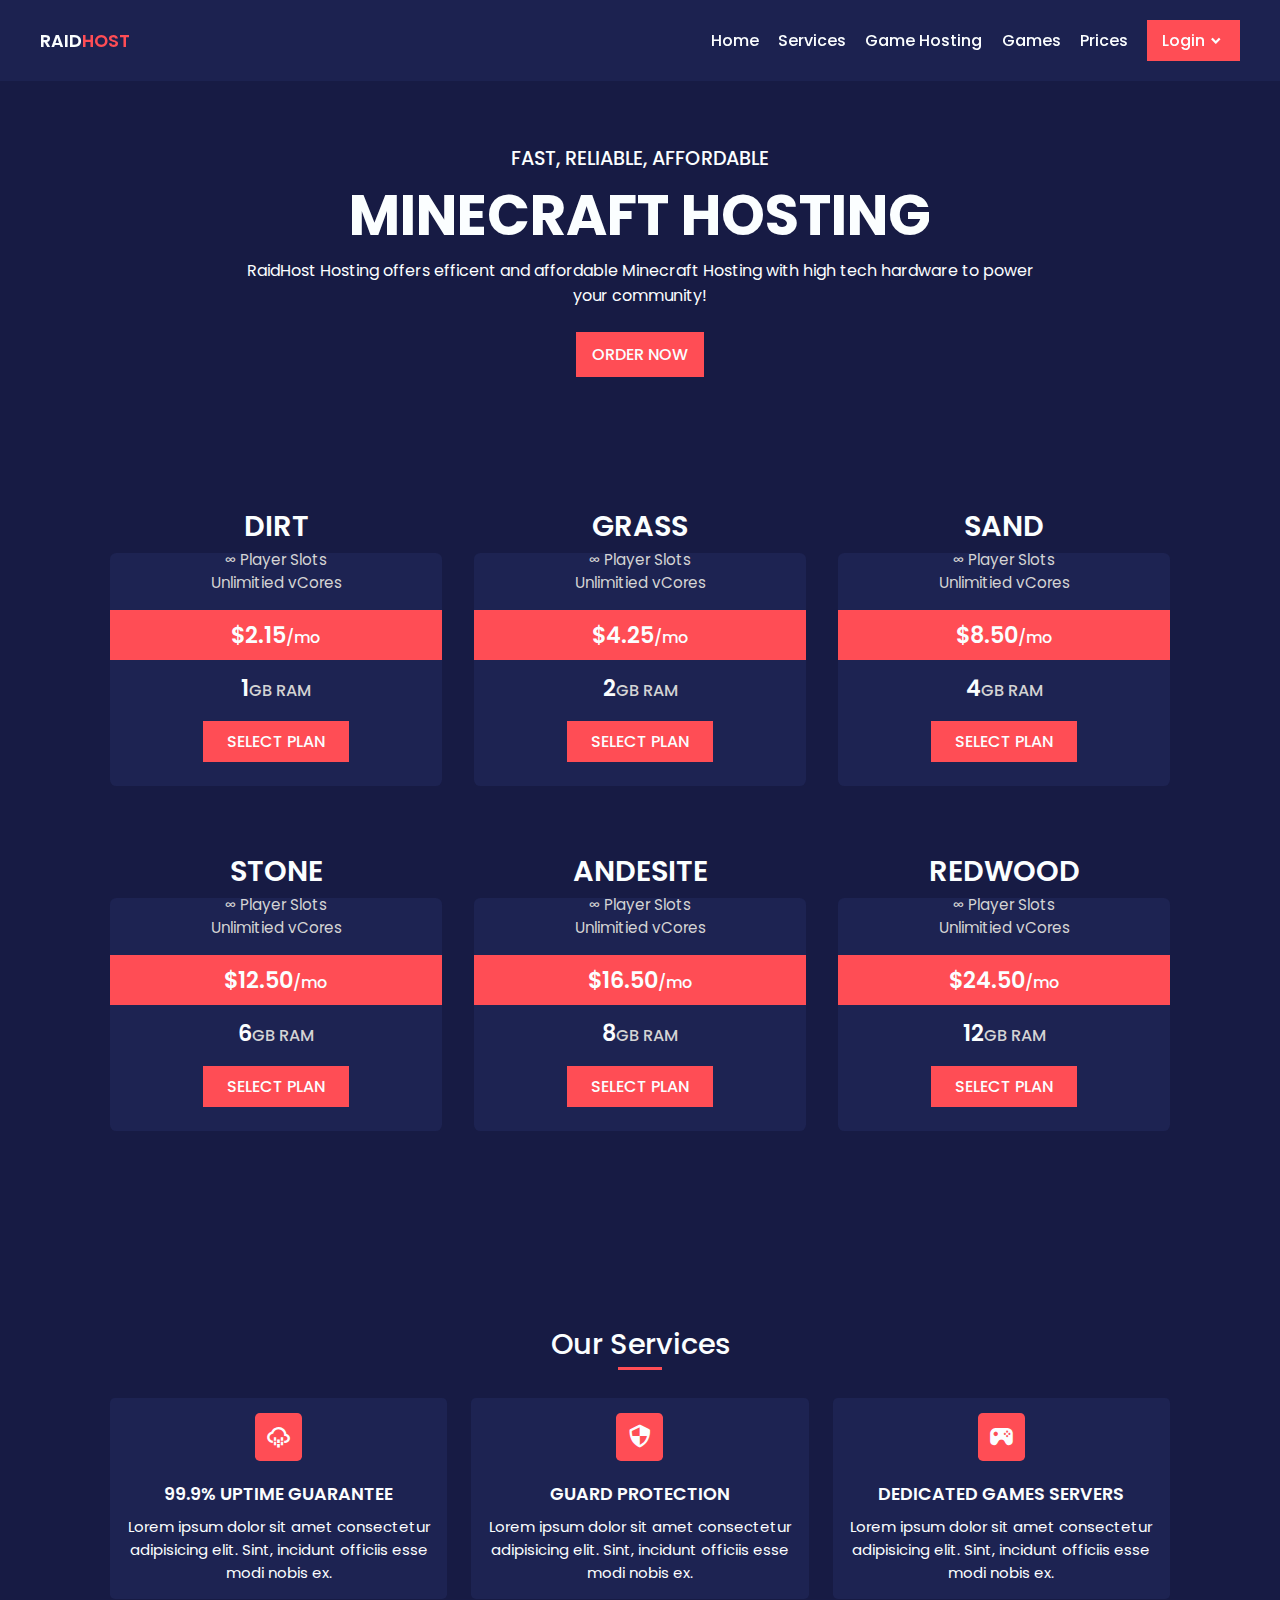
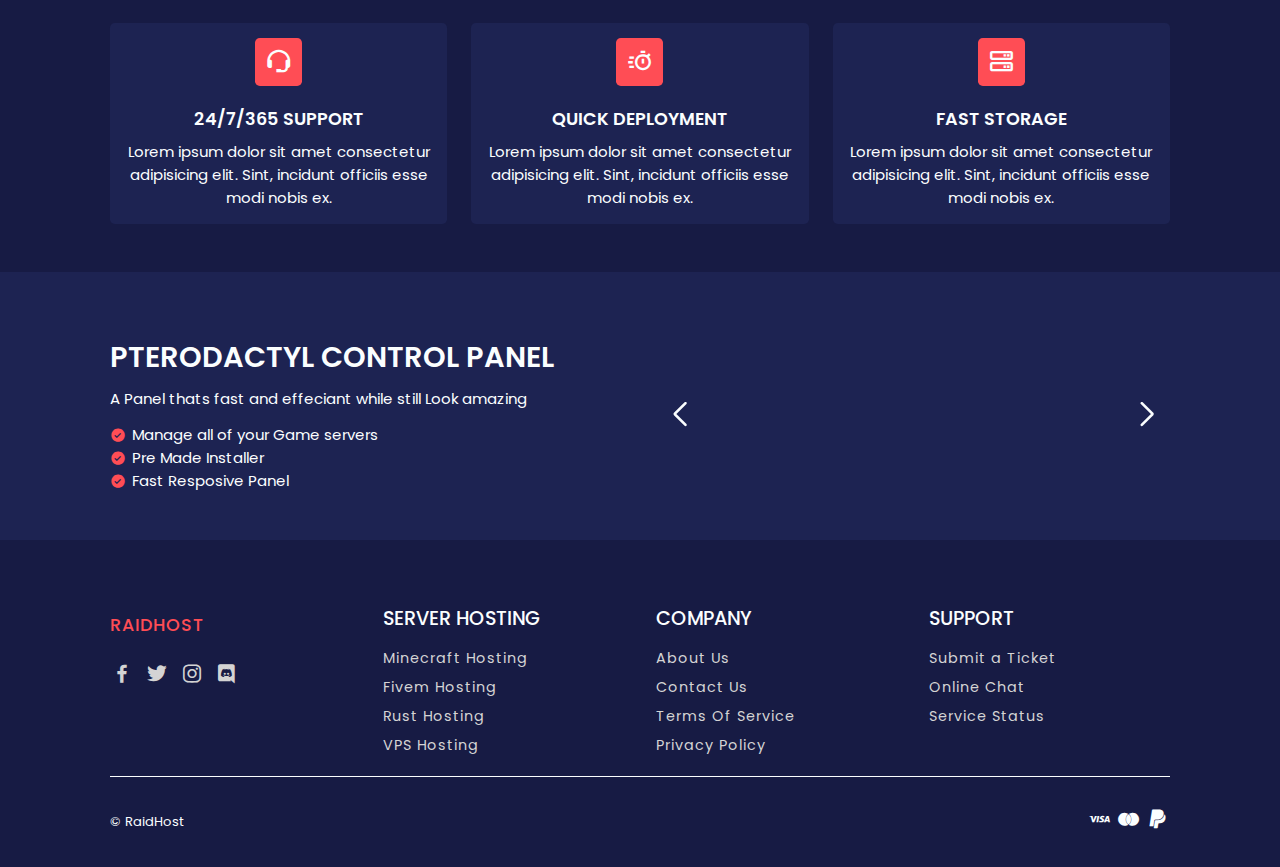
==== commit c643563f: "prices.html" ====
--- a/prices.html
+++ b/prices.html
@@ -6,7 +6,7 @@
     <meta name="viewport" content="width=device-width, initial-scale=1.0" />
     <title>Prices - RaidHost</title>
     <!-- Link To CSS -->
-    <link rel="stylesheet" href="css/style.css" />
+    <link rel="stylesheet" href="style.css" />
     <!-- BoxIcons -->
     <link
       href="https://unpkg.com/boxicons@2.1.4/css/boxicons.min.css"
--- a/style.css
+++ b/style.css
@@ -0,0 +1,843 @@
+/* Google Fonts */
+@import url("https://fonts.googleapis.com/css2?family=Poppins:wght@400;500;600;700&display=swap");
+* {
+  margin: 0;
+  padding: 0;
+  scroll-behavior: smooth;
+  scroll-padding-top: 2rem;
+  box-sizing: border-box;
+  font-family: var(--poppins-font-family);
+}
+/* Vaiables */
+:root {
+  /* Fonts Families */
+  --poppins-font-family: "Poppins", sans-serif;
+  /* Colors */
+  --body-color: #171b44;
+  --body-alter-color: #4454ff;
+  --main-color: #ff4d55;
+  --hover-color: #f8646c;
+  --container-color: #1d2352;
+  --text-alter-color: #0bd2d4;
+  --text-color: #fbfeff;
+}
+/* Basic Styles */
+::selection {
+  background: var(--main-color);
+  color: var(--text-color);
+}
+section {
+  padding: 4rem 0 3rem;
+}
+img {
+  width: 100%;
+}
+a {
+  text-decoration: none;
+}
+li {
+  list-style: none;
+}
+body {
+  color: var(--text-color);
+  background: var(--body-color);
+}
+.container {
+  max-width: 1060px;
+  margin: auto;
+  width: 100%;
+}
+/* Header  */
+header {
+  position: fixed;
+  top: 0;
+  left: 0;
+  width: 100%;
+  background: rgb(29 35 82 / 90%);
+  z-index: 200;
+}
+header.shadow {
+  background: var(--container-color);
+  transition: 0.4s all linear;
+}
+.nav {
+  max-width: 1200px;
+  margin: auto;
+  width: 95%;
+  display: flex;
+  align-items: center;
+  justify-content: space-between;
+  padding: 20px 0;
+}
+.logo {
+  display: flex;
+  align-items: center;
+  color: var(--text-color);
+  font-size: 1.1rem;
+  font-weight: 600;
+  text-transform: uppercase;
+}
+.logo span {
+  color: var(--main-color);
+}
+.navbar {
+  display: flex;
+  align-items: center;
+  column-gap: 1.2rem;
+}
+.nav-link {
+  position: relative;
+  font-size: 1rem;
+  color: var(--text-color);
+  font-weight: 500;
+}
+.nav-link::after {
+  content: "";
+  position: absolute;
+  left: 0;
+  bottom: -4px;
+  width: 0%;
+  height: 3px;
+  background: var(--main-color);
+}
+.nav-link:hover::after {
+  width: 100%;
+  transition: 0.4s all linear;
+}
+.login-btn {
+  position: relative;
+  display: flex;
+  align-items: center;
+  justify-content: center;
+  column-gap: 2px;
+  background: var(--main-color);
+  color: var(--text-color);
+  font-weight: 500;
+  padding: 8px 15px;
+  cursor: pointer;
+}
+.login-btn .bx {
+  font-size: 1.1rem;
+  font-weight: 600;
+}
+.login-btn:hover {
+  background: var(--hover-color);
+  transition: 0.3s all linear;
+}
+/* Drop Login */
+.drop-login {
+  position: absolute;
+  top: 115%;
+  right: 0;
+  width: 231px;
+  height: auto;
+  background: var(--container-color);
+  box-shadow: 4px 4px 10px 2px rgb(23 27 38 / 60%);
+  clip-path: polygon(0 0, 100% 0, 100% 0, 0 0);
+}
+.drop-login .drop-item {
+  display: flex;
+  flex-direction: column;
+  padding: 10px 15px;
+}
+.drop-login .drop-item:hover {
+  background: var(--main-color);
+  transition: 0.3s all linear;
+}
+.drop-login .drop-item a {
+  font-size: 1.2rem;
+  font-weight: 600;
+  color: var(--text-color);
+}
+.drop-login .drop-item span {
+  font-size: 0.9rem;
+  font-weight: 400;
+  color: var(--text-color);
+}
+.drop-login.drop-login-open {
+  clip-path: polygon(0 0, 100% 0, 100% 100%, 0% 100%);
+  transition: 0.4s all linear;
+}
+/* Menu Icon */
+.menu-icon {
+  display: none;
+  flex-direction: column;
+  align-items: center;
+  justify-content: center;
+  row-gap: 5px;
+  cursor: pointer;
+  z-index: 200;
+  transition: 0.3s;
+}
+.menu-icon div {
+  display: block;
+  background: var(--text-color);
+  height: 2px;
+  width: 25px;
+  transition: 0.3s;
+}
+.move .line1 {
+  transform: rotate(-45deg) translate(-5px, 5px);
+}
+.move .line2 {
+  opacity: 0;
+}
+.move .line3 {
+  transform: rotate(45deg) translate(-5px, -5px);
+}
+/* Home */
+.home-slide {
+  min-height: 640px;
+  position: relative;
+  width: 100%;
+  height: 100%;
+  display: flex;
+  align-items: center;
+}
+.slide-img {
+  position: absolute;
+  width: 100%;
+  height: 100%;
+  object-fit: cover;
+  object-position: center;
+  z-index: -1;
+}
+.home-overlay {
+  position: absolute;
+  top: 0;
+  left: 0;
+  width: 100%;
+  height: 100%;
+  background: linear-gradient(
+    74deg,
+    rgb(23, 27, 68, 80%) 50%,
+    rgb(23, 27, 68, 14%)
+  );
+  z-index: 200;
+}
+.swiper-pagination-bullet {
+  width: 6px !important;
+  height: 6px !important;
+  border-radius: 0.2rem !important;
+  background: var(--text-color) !important;
+  opacity: 1 !important;
+}
+.swiper-pagination-bullet-active {
+  width: 1.5rem !important;
+  background: var(--main-color) !important;
+}
+.home-text {
+  z-index: 200;
+}
+.slide-title {
+  position: relative;
+  font-size: 2.1rem;
+  font-weight: 700;
+  text-transform: uppercase;
+}
+.slide-title::after,
+.faq-title::after {
+  content: "";
+  position: absolute;
+  top: -8px;
+  left: 0;
+  width: 44px;
+  height: 3px;
+  background: var(--main-color);
+}
+.slide-title span {
+  color: var(--main-color);
+}
+.slide-description {
+  max-width: 450px;
+  font-size: 0.938rem;
+  margin: 0.2rem 0 1rem;
+}
+.btn {
+  display: inline-flex;
+  background: var(--main-color);
+  padding: 10px 16px;
+  color: var(--text-color);
+  font-size: 1rem;
+  font-weight: 500;
+  text-transform: uppercase;
+}
+.btn:hover {
+  background: var(--hover-color);
+  transition: 0.3s all linear;
+}
+/* Heading */
+.heading {
+  position: relative;
+  text-align: center;
+  font-size: 1.8rem;
+  font-weight: 500;
+  margin-bottom: 2rem;
+}
+.heading::after {
+  content: "";
+  position: absolute;
+  display: flex;
+  left: 50%;
+  transform: translate(-50%);
+  bottom: -4px;
+  width: 44px;
+  height: 3px;
+  background: var(--main-color);
+}
+.services-content {
+  display: grid;
+  grid-template-columns: repeat(auto-fit, minmax(280px, auto));
+  gap: 1.5rem;
+}
+.ser-box {
+  display: flex;
+  flex-direction: column;
+  align-items: center;
+  text-align: center;
+  background: var(--container-color);
+  border-radius: 0.3rem;
+  padding: 15px;
+}
+.ser-box:hover {
+  transform: scale(1.05);
+  transition: 0.4s all ease-in-out;
+}
+.ser-box .bx {
+  font-size: 1.7rem;
+  padding: 10px;
+  background: var(--main-color);
+  border-radius: 0.3rem;
+}
+.ser-box-title {
+  font-size: 1.1rem;
+  font-weight: 600;
+  text-transform: uppercase;
+  margin: 1.3rem 0 0.5rem;
+}
+.ser-box p {
+  font-size: 0.938rem;
+}
+/* Games */
+.games-content {
+  display: grid;
+  grid-template-columns: repeat(auto-fit, minmax(280px, auto));
+  gap: 2rem;
+}
+.game-box {
+  background: var(--container-color);
+  border-radius: 0.3rem;
+}
+.game-text {
+  padding: 15px;
+  display: flex;
+  flex-direction: column;
+  align-items: center;
+  text-align: center;
+}
+.game-box-img {
+  width: 100%;
+  height: 200px;
+  object-fit: cover;
+  object-position: center;
+  transform: scale(1.04);
+  border-radius: 0.4rem;
+  box-shadow: 0px 10px 7px 0px rgb(23, 27, 68, 80%);
+}
+.game-box-title {
+  font-size: 1.2rem;
+  font-weight: 500;
+  text-transform: uppercase;
+}
+.game-price {
+  font-size: 0.9rem;
+  font-weight: 400;
+  margin: 2px 0;
+}
+.game-price span {
+  color: var(--text-alter-color);
+  font-weight: 500;
+}
+.game-box p {
+  font-size: 0.938rem;
+}
+.game-btn {
+  font-size: 0.944rem;
+  font-weight: 500;
+  margin-top: 0.5rem;
+  color: var(--main-color);
+}
+.faq {
+  display: flex;
+  flex-wrap: wrap;
+  align-items: center;
+  gap: 2rem;
+}
+.faq-text {
+  flex: 1 1 17rem;
+}
+.faq-img {
+  flex: 1 1 17rem;
+}
+.faq-title {
+  position: relative;
+  font-size: 1.8rem;
+  font-weight: 600;
+  text-transform: uppercase;
+}
+.faq-text p {
+  font-size: 0.938rem;
+  text-align: justify;
+  margin: 0.5rem 0 1.5rem;
+}
+.faq-accorion {
+  display: flex;
+  flex-wrap: wrap;
+  gap: 2.5rem;
+}
+.accordion-text {
+  flex: 1 1 17rem;
+}
+.accordion-container {
+  flex: 1 1 17rem;
+}
+.accordion-text h2 {
+  position: relative;
+  font-size: 1.8rem;
+  font-weight: 600;
+  text-transform: uppercase;
+}
+.accordion-text p {
+  margin: 0.5rem 0 1.5rem;
+}
+.accordion-container {
+  display: grid;
+  gap: 1rem;
+}
+.accordion-item {
+  border-radius: 0.25rem;
+  background: var(--container-color);
+  padding: 10px;
+}
+.accordion-header {
+  display: flex;
+  align-items: center;
+  justify-content: space-between;
+  padding: 10px 0;
+  cursor: pointer;
+}
+.accordion-title {
+  font-size: 1rem;
+  font-weight: 400;
+  transition: 0.3s all;
+}
+.accordion-icon {
+  font-size: 1.3rem;
+  color: var(--text-color);
+  transition: 0.3s;
+}
+.accordion-content {
+  border-radius: 0.25rem;
+  background: var(--body-color);
+  border-left: 4px solid var(--main-color);
+  height: 0;
+  overflow: hidden;
+  transition: all 0.35s ease;
+}
+.accordion-answer {
+  font-size: 0.87rem;
+  padding: 10px;
+}
+.accordion-open .accordion-icon {
+  transform: rotate(45deg);
+}
+.accordion-open .accordion-title {
+  font-weight: 600;
+}
+/* Control */
+.control {
+  background: var(--container-color);
+}
+.control-content {
+  display: flex;
+  flex-wrap: wrap;
+  align-items: center;
+  gap: 2rem;
+  background: var(--container-color);
+}
+.control-text {
+  flex: 1 1 17rem;
+}
+.control-title {
+  position: relative;
+  font-size: 1.8rem;
+  font-weight: 600;
+  text-transform: uppercase;
+}
+.control-text p {
+  font-size: 0.938rem;
+  margin: 0.5rem 0 0.8rem;
+}
+.control-text .bx {
+  color: var(--main-color);
+}
+.spec-box {
+  display: flex;
+  align-items: center;
+  gap: 0.4rem;
+}
+.spec-box span {
+  font-size: 0.938rem;
+}
+.control-images {
+  flex: 1 1 17rem;
+}
+.swiper-button-next::after,
+.swiper-button-prev::after {
+  font-size: 24px !important;
+  font-weight: 600;
+  color: var(--text-color);
+}
+/* Footer */
+.footer {
+  display: grid;
+  grid-template-columns: repeat(4, 1fr);
+  gap: 2rem;
+  margin-top: 4rem !important;
+  padding-bottom: 20px;
+}
+.footer-box {
+  display: flex;
+  flex-direction: column;
+}
+.footer-box {
+  display: flex;
+  flex-direction: column;
+}
+.footer-title {
+  font-size: 1.2rem;
+  color: var(--text-color);
+  text-transform: uppercase;
+  font-weight: 500;
+  margin-bottom: 0.4rem;
+}
+.footer-box a {
+  color: #d4d4d4;
+  font-size: 0.9rem;
+  font-weight: 400;
+  letter-spacing: 1px;
+  margin-top: 0.5rem;
+}
+.footer-box a:hover {
+  color: var(--hover-color);
+  transition: 0.3s all linear;
+}
+.footer-box .footer-logo {
+  text-transform: uppercase;
+  font-size: 1.1rem;
+  font-weight: 500;
+  color: var(--main-color);
+}
+.social {
+  margin-top: 1rem;
+  display: flex;
+  align-items: center;
+  column-gap: 10px;
+}
+.social .bx {
+  font-size: 24px;
+}
+.social .bx:hover {
+  color: var(--main-color);
+  transition: 0.3s all linear;
+}
+.copyright {
+  padding: 30px 0;
+  display: flex;
+  align-items: center;
+  justify-content: space-between;
+  border-top: 1px solid var(--text-color);
+}
+.copyright p {
+  font-size: 0.82rem;
+}
+.payments .bx {
+  font-size: 25px;
+}
+/* Prices */
+.prices {
+  width: 100%;
+  height: auto;
+  display: grid;
+  place-items: center;
+  background-image: linear-gradient(
+      rgb(23, 27, 68, 87%) 100%,
+      rgb(23, 27, 68, 87%) 100%
+    ),
+    url(..//img/prices-home.jpg);
+  background-size: cover;
+  background-repeat: no-repeat;
+  background-position: center;
+}
+.prices-text {
+  padding-top: 5rem;
+  padding-bottom: 2rem;
+  text-align: center;
+}
+.prices-subtitle {
+  font-size: 1.2rem;
+  color: var(--text-color);
+  text-transform: uppercase;
+  font-weight: 500;
+}
+.prices-title {
+  font-size: 3.5rem;
+  color: var(--text-color);
+  text-transform: uppercase;
+  font-weight: 700;
+}
+.prices-description {
+  font-size: 1rem;
+  max-width: 800px;
+  margin: auto;
+  margin-bottom: 1.5rem;
+}
+.prices-container {
+  display: grid;
+  grid-template-columns: repeat(3, minmax(0, 1fr));
+  gap: 2rem;
+  margin-top: 2rem !important;
+}
+.price-item {
+  display: flex;
+  flex-direction: column;
+  align-items: center;
+  text-align: center;
+  background: var(--container-color);
+  border-radius: 0.4rem;
+  margin-bottom: 5rem;
+}
+.price-item:hover {
+  transform: translateY(-10px);
+  transition: 0.3s;
+}
+.price-box-img {
+  display: block;
+  width: 100px;
+  position: relative;
+  margin-top: -64px;
+  margin-left: auto;
+  margin-right: auto;
+}
+.card-top {
+  margin: 1rem;
+}
+.price-item-title {
+  font-size: 1.8rem;
+  text-transform: uppercase;
+  font-weight: 600;
+}
+.card-top p {
+  font-size: 0.95rem;
+  color: #d4d4d4;
+}
+.price-heaing {
+  width: 100%;
+  padding: 8px 0;
+  background: var(--main-color);
+}
+.price-heaing h2 {
+  font-size: 1.4rem;
+  font-weight: 600;
+  text-transform: uppercase;
+}
+.price-heaing span {
+  font-size: 1rem;
+  font-weight: 500;
+  text-transform: lowercase;
+}
+.ram-title {
+  font-size: 1.4rem;
+  text-transform: uppercase;
+  margin: 0.7rem 0 1rem;
+  font-weight: 600;
+}
+.ram-title span {
+  font-size: 1.0125rem;
+  color: #d4d4d4;
+  font-weight: 500;
+}
+.plan-btn {
+  padding: 8px 24px;
+  color: var(--text-color);
+  text-transform: uppercase;
+  font-weight: 500;
+  background: var(--main-color);
+  margin-bottom: 1.5rem;
+}
+.plan-btn:hover {
+  background: var(--hover-color);
+  transition: 0.4s all linear;
+}
+/* Making Responsive */
+@media (max-width: 1050px) {
+  .container {
+    margin: 0 auto;
+    width: 92%;
+  }
+}
+@media (max-width: 952px) {
+  .nav {
+    padding: 14px 0;
+  }
+  section {
+    padding: 3rem 0 2rem;
+  }
+  .home-slide {
+    min-height: 560px;
+  }
+  .games-content {
+    grid-template-columns: repeat(auto-fit, minmax(260px, auto));
+  }
+  .game-box-img {
+    height: 160px;
+  }
+}
+@media (max-width: 850px) {
+  .prices-container {
+    grid-template-columns: repeat(2, minmax(0, 1fr));
+    gap: 1.5rem;
+  }
+  .prices-title {
+    font-size: 2.8rem;
+  }
+}
+@media (max-width: 792px) {
+  .menu-icon {
+    display: flex;
+  }
+  .navbar {
+    position: absolute;
+    top: 0%;
+    right: -100%;
+    width: 300px;
+    height: 100vh;
+    background: var(--container-color);
+    display: flex;
+    flex-direction: column;
+    align-items: flex-start;
+    padding: 25px;
+  }
+  .navbar.open-menu {
+    right: 0;
+    transition: 0.5s;
+  }
+  .nav-link {
+    display: block;
+    margin: 1rem 0;
+  }
+  .login-btn {
+    margin-top: 1.5rem;
+  }
+  .drop-login {
+    left: 0;
+    background: var(--body-color);
+  }
+}
+@media (max-width: 750px) {
+  .home-slide {
+    min-height: 500px;
+  }
+  p {
+    font-size: 0.875rem;
+  }
+  .slide-title {
+    font-size: 1.7rem;
+  }
+  .slide-description,
+  .ser-box p,
+  .control-text p,
+  .faq-text p {
+    font-size: 0.875rem;
+  }
+  .heading,
+  .accordion-text h2,
+  .control-title {
+    font-size: 1.5rem;
+  }
+  .footer {
+    grid-template-columns: repeat(2, 1fr);
+  }
+  .prices-text {
+    padding-top: 3rem;
+    padding-bottom: 1rem;
+  }
+}
+@media (max-width: 640px) {
+  .faq-accorion {
+    flex-direction: column-reverse;
+    gap: 1.5rem;
+  }
+  .accordion-text {
+    flex: 1 1 10rem;
+  }
+}
+@media (max-width: 540px) {
+  .prices-container {
+    grid-template-columns: 1fr;
+  }
+  .accordion-title {
+    font-size: 0.92rem;
+  }
+  .prices-title {
+    font-size: 2rem;
+  }
+  .prices-description {
+    font-size: 0.85rem;
+  }
+}
+@media (max-width: 440px) {
+  .home-slide {
+    min-height: 454px;
+  }
+  .games {
+    width: 90%;
+  }
+  .game-box-img {
+    height: 190px;
+  }
+  .footer {
+    grid-template-columns: 1fr;
+  }
+  .copyright {
+    padding: 20px 0;
+    flex-direction: column;
+    row-gap: 1rem;
+  }
+}
+@media (max-width: 392px) {
+  .navbar {
+    width: 280px;
+  }
+  .services-content,
+  .games-content {
+    grid-template-columns: 1fr;
+  }
+  .footer-title {
+    font-size: 1.074rem;
+  }
+  .prices-subtitle {
+    font-size: 0.9rem;
+  }
+  .prices-title {
+    font-size: 1.6rem;
+  }
+  .price-box-img {
+    width: 90px;
+  }
+}
+@media (max-width: 316px) {
+  .navbar {
+    width: 100%;
+  }
+}
